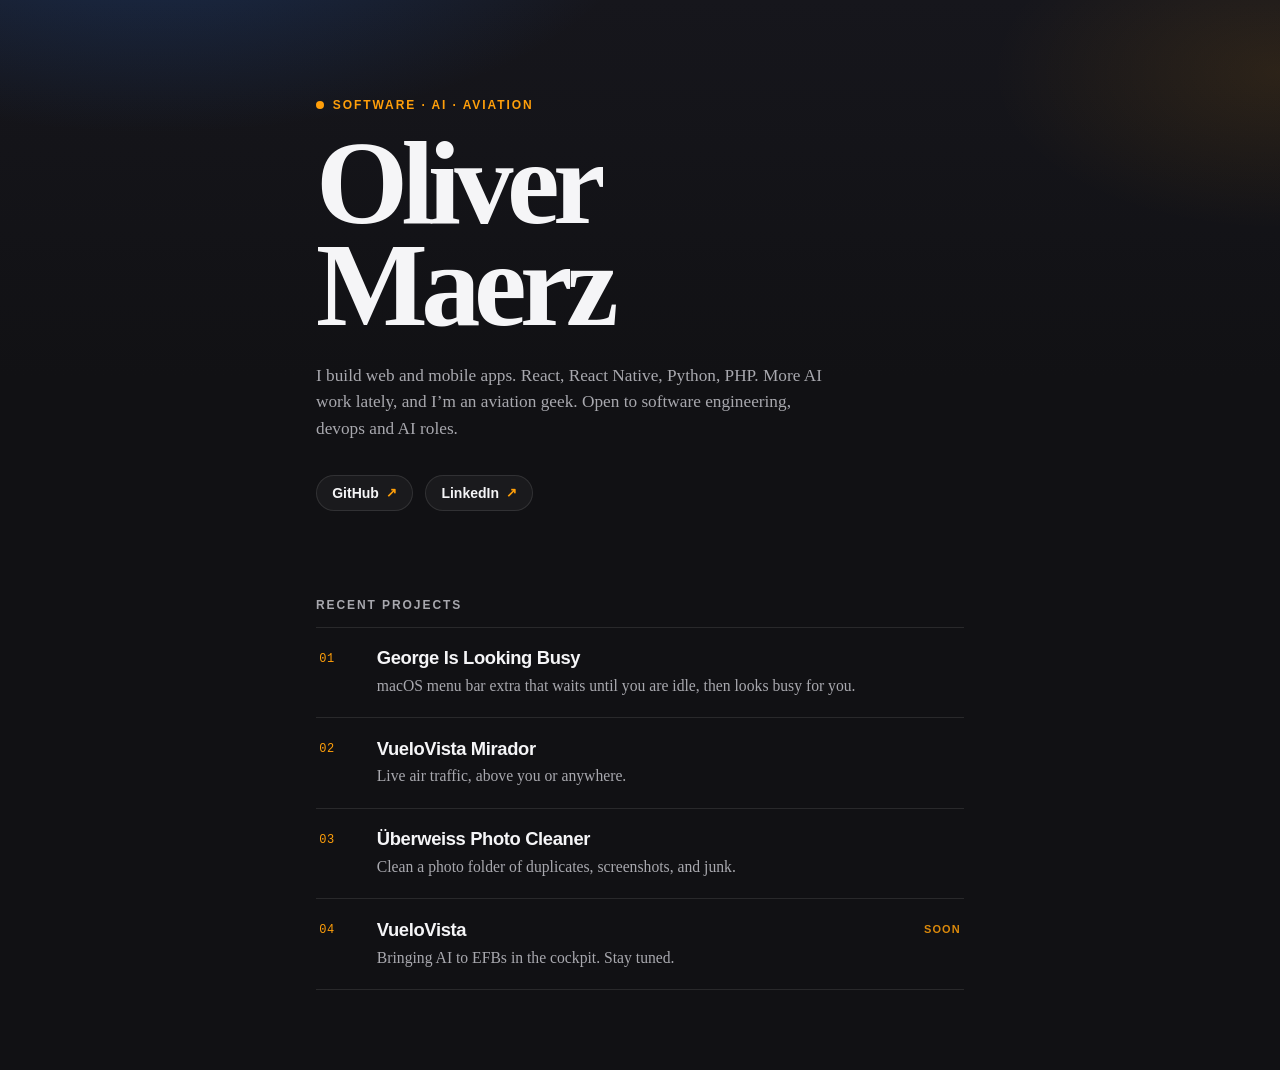
==== index.html @ 6cc94be1 "Replace the Jekyll stub with a personal homepage for olivermaerz.com." ====
<!DOCTYPE html>
<html lang="en">
<head>
  <meta charset="utf-8">
  <meta name="viewport" content="width=device-width, initial-scale=1">
  <title>Oliver Maerz</title>
  <meta name="description" content="Oliver Maerz: software, AI, and aviation. Web and mobile apps, more AI work lately.">
  <link rel="canonical" href="https://olivermaerz.com/">
  <meta property="og:title" content="Oliver Maerz">
  <meta property="og:description" content="Software, AI, and aviation. Web and mobile apps, more AI work lately.">
  <meta property="og:url" content="https://olivermaerz.com/">
  <meta property="og:type" content="profile">
  <link rel="icon" href="data:image/svg+xml,%3Csvg xmlns='http://www.w3.org/2000/svg' viewBox='0 0 32 32'%3E%3Crect width='32' height='32' rx='8' fill='%23111114'/%3E%3Ctext x='16' y='22' text-anchor='middle' font-size='16' font-family='Georgia,serif' fill='%23ff9f0a'%3Eom%3C/text%3E%3C/svg%3E">
  <link rel="stylesheet" href="styles.css">
</head>
<body>
  <div class="grain" aria-hidden="true"></div>
  <div class="glow" aria-hidden="true"></div>

  <main>
    <header class="hero">
      <p class="kicker">
        <span class="pulse" aria-hidden="true"></span>
        Software · AI · Aviation
      </p>
      <h1>
        <span>Oliver</span>
        <span>Maerz</span>
      </h1>
      <p class="lede">
        I build web and mobile apps. React, React Native, Python, PHP.
        More AI work lately, and I’m an aviation geek.
        Open to software engineering, devops and AI roles.
      </p>
      <nav class="links" aria-label="Profiles">
        <a href="https://github.com/olivermaerz">GitHub <span aria-hidden="true">↗</span></a>
        <a href="https://www.linkedin.com/in/olivermaerz/">LinkedIn <span aria-hidden="true">↗</span></a>
      </nav>
    </header>

    <section class="work-section" aria-labelledby="work-heading">
      <h2 id="work-heading">Recent projects</h2>
      <ul class="work">
        <li>
          <a class="work-row" href="https://george.olivermaerz.com/">
            <span class="work-index">01</span>
            <span class="work-copy">
              <strong>George Is Looking Busy</strong>
              <span>macOS menu bar extra that waits until you are idle, then looks busy for you.</span>
            </span>
          </a>
        </li>
        <li>
          <a class="work-row" href="https://github.com/olivermaerz/vuelovista-mirador">
            <span class="work-index">02</span>
            <span class="work-copy">
              <strong>VueloVista Mirador</strong>
              <span>Live air traffic, above you or anywhere.</span>
            </span>
          </a>
        </li>
        <li>
          <a class="work-row" href="https://github.com/olivermaerz/uberweiss-photo-cleaner">
            <span class="work-index">03</span>
            <span class="work-copy">
              <strong>Überweiss Photo Cleaner</strong>
              <span>Clean a photo folder of duplicates, screenshots, and junk.</span>
            </span>
          </a>
        </li>
        <li>
          <div class="work-row soon">
            <span class="work-index">04</span>
            <span class="work-copy">
              <strong>VueloVista</strong>
              <span>Bringing AI to EFBs in the cockpit. Stay tuned.</span>
            </span>
          </div>
        </li>
      </ul>
    </section>
  </main>
</body>
</html>
---- styles.css ----
:root {
  --bg: #111114;
  --ink: #f5f5f7;
  --muted: #a8a8ae;
  --line: rgba(255, 255, 255, 0.1);
  --accent: #ff9f0a;
  --accent-soft: rgba(255, 159, 10, 0.12);
  --blue-glow: rgba(37, 99, 196, 0.32);
  --card: rgba(255, 255, 255, 0.04);
  --sans: "Avenir Next", "Segoe UI", "Helvetica Neue", sans-serif;
  --serif: "Iowan Old Style", "Palatino Linotype", Palatino, Georgia, serif;
  --mono: "SFMono-Regular", ui-monospace, Menlo, Consolas, monospace;
}

* { box-sizing: border-box; }

html, body { min-height: 100%; }

body {
  margin: 0;
  background: var(--bg);
  color: var(--ink);
  font: 18px/1.55 var(--serif);
  -webkit-font-smoothing: antialiased;
  overflow-x: hidden;
}

.grain,
.glow {
  pointer-events: none;
  position: fixed;
  inset: 0;
}

.grain {
  z-index: 0;
  opacity: 0.08;
  mix-blend-mode: overlay;
  background-image: url("data:image/svg+xml,%3Csvg viewBox='0 0 200 200' xmlns='http://www.w3.org/2000/svg'%3E%3Cfilter id='n'%3E%3CfeTurbulence type='fractalNoise' baseFrequency='0.85' numOctaves='4' stitchTiles='stitch'/%3E%3C/filter%3E%3Crect width='100%25' height='100%25' filter='url(%23n)'/%3E%3C/svg%3E");
}

.glow {
  z-index: 0;
  background:
    radial-gradient(ellipse 70% 45% at 12% -10%, var(--blue-glow), transparent 55%),
    radial-gradient(ellipse 45% 35% at 100% 8%, rgba(255, 159, 10, 0.1), transparent 50%),
    linear-gradient(#16161c, var(--bg) 42%);
}

main {
  position: relative;
  z-index: 1;
  max-width: 44rem;
  margin: 0 auto;
  padding: 10vh 28px 80px;
}

.hero { animation: rise 0.8s ease both; }

.kicker {
  display: inline-flex;
  align-items: center;
  gap: 0.55rem;
  margin: 0 0 1.4rem;
  font: 600 12px/1 var(--sans);
  letter-spacing: 0.16em;
  text-transform: uppercase;
  color: var(--accent);
}

.pulse {
  width: 8px;
  height: 8px;
  border-radius: 50%;
  background: var(--accent);
  box-shadow: 0 0 0 0 rgba(255, 159, 10, 0.7);
  animation: ping 2.2s ease-out infinite;
}

h1 {
  margin: 0;
  font-size: clamp(4.2rem, 14vw, 7.4rem);
  line-height: 0.86;
  letter-spacing: -0.055em;
  font-weight: 700;
}

h1 span { display: block; }

.lede {
  max-width: 32rem;
  margin: 1.6rem 0 0;
  color: var(--muted);
  font-size: 1.08rem;
}

.links {
  display: flex;
  flex-wrap: wrap;
  gap: 0.75rem;
  margin: 2rem 0 0;
}

.links a {
  display: inline-flex;
  align-items: center;
  gap: 0.45rem;
  padding: 0.62rem 0.95rem;
  border: 1px solid var(--line);
  border-radius: 999px;
  background: var(--card);
  color: var(--ink);
  font: 600 14px/1 var(--sans);
  text-decoration: none;
  transition: border-color 0.2s ease, background 0.2s ease, color 0.2s ease;
}

.links a span {
  color: var(--accent);
  font-size: 0.95em;
}

.links a:hover,
.links a:focus-visible {
  border-color: var(--accent);
  background: var(--accent-soft);
  color: var(--accent);
}

.work-section {
  margin-top: 5.5rem;
  animation: rise 0.8s ease 0.12s both;
}

h2 {
  margin: 0 0 1rem;
  font: 600 12px/1 var(--sans);
  letter-spacing: 0.16em;
  text-transform: uppercase;
  color: var(--muted);
}

.work {
  list-style: none;
  margin: 0;
  padding: 0;
  border-top: 1px solid var(--line);
}

.work-row {
  display: grid;
  grid-template-columns: 2.6rem 1fr auto;
  gap: 1rem;
  align-items: start;
  padding: 1.2rem 0.2rem;
  border-bottom: 1px solid var(--line);
  color: inherit;
  text-decoration: none;
  transition: background 0.2s ease, padding 0.2s ease;
}

a.work-row::after {
  content: "↗";
  padding-top: 0.15rem;
  color: var(--accent);
  font: 500 1rem/1 var(--sans);
  opacity: 0;
  transform: translate(-4px, 4px);
  transition: opacity 0.2s ease, transform 0.2s ease;
}

a.work-row:hover,
a.work-row:focus-visible {
  background: var(--accent-soft);
  padding-left: 0.7rem;
  padding-right: 0.5rem;
}

a.work-row:hover::after,
a.work-row:focus-visible::after {
  opacity: 1;
  transform: none;
}

.work-row.soon::after {
  content: "Soon";
  padding-top: 0.35rem;
  color: var(--accent);
  font: 600 11px/1 var(--sans);
  letter-spacing: 0.1em;
  text-transform: uppercase;
  opacity: 0.85;
}

.work-index {
  padding-top: 0.35rem;
  font: 500 12px/1 var(--mono);
  letter-spacing: 0.06em;
  color: var(--accent);
}

.work-copy strong {
  display: block;
  font: 650 1.15rem/1.2 var(--sans);
  letter-spacing: -0.02em;
}

.work-copy span {
  display: block;
  margin-top: 0.3rem;
  color: var(--muted);
  font-size: 0.98rem;
}

a:focus-visible {
  outline: 2px solid var(--accent);
  outline-offset: 3px;
}

@media (max-width: 560px) {
  main { padding: 12vh 22px 64px; }
  .lede { font-size: 1rem; }
  .work-row { grid-template-columns: 2rem 1fr; gap: 0.7rem; }
  .work-row.soon::after,
  a.work-row::after { display: none; }
}

@media (prefers-reduced-motion: reduce) {
  .hero,
  .work-section,
  .pulse { animation: none; }
}

@keyframes rise {
  from { opacity: 0; transform: translateY(14px); }
  to { opacity: 1; transform: none; }
}

@keyframes ping {
  0% { box-shadow: 0 0 0 0 rgba(255, 159, 10, 0.55); }
  70% { box-shadow: 0 0 0 10px rgba(255, 159, 10, 0); }
  100% { box-shadow: 0 0 0 0 rgba(255, 159, 10, 0); }
}
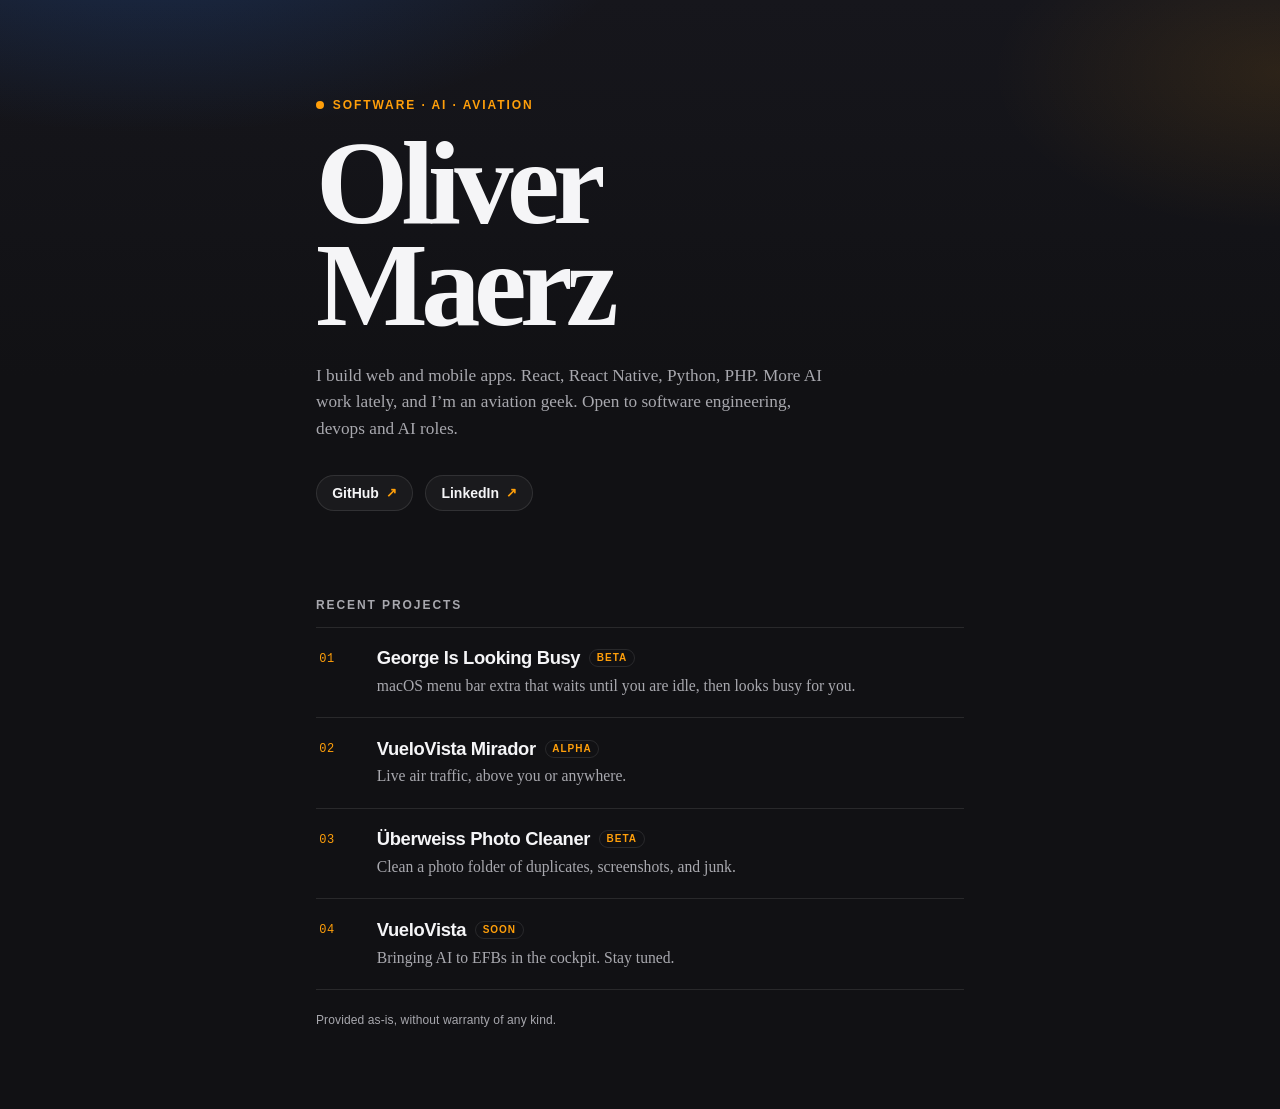
==== commit 653c8dd0: "Update web page wording" ====
--- a/index.html
+++ b/index.html
@@ -11,7 +11,7 @@
   <meta property="og:url" content="https://olivermaerz.com/">
   <meta property="og:type" content="profile">
   <link rel="icon" href="data:image/svg+xml,%3Csvg xmlns='http://www.w3.org/2000/svg' viewBox='0 0 32 32'%3E%3Crect width='32' height='32' rx='8' fill='%23111114'/%3E%3Ctext x='16' y='22' text-anchor='middle' font-size='16' font-family='Georgia,serif' fill='%23ff9f0a'%3Eom%3C/text%3E%3C/svg%3E">
-  <link rel="stylesheet" href="styles.css">
+  <link rel="stylesheet" href="styles.css?v=2">
 </head>
 <body>
   <div class="grain" aria-hidden="true"></div>
@@ -45,7 +45,7 @@
           <a class="work-row" href="https://george.olivermaerz.com/">
             <span class="work-index">01</span>
             <span class="work-copy">
-              <strong>George Is Looking Busy</strong>
+              <strong>George Is Looking Busy <em class="status">Beta</em></strong>
               <span>macOS menu bar extra that waits until you are idle, then looks busy for you.</span>
             </span>
           </a>
@@ -54,7 +54,7 @@
           <a class="work-row" href="https://github.com/olivermaerz/vuelovista-mirador">
             <span class="work-index">02</span>
             <span class="work-copy">
-              <strong>VueloVista Mirador</strong>
+              <strong>VueloVista Mirador <em class="status">Alpha</em></strong>
               <span>Live air traffic, above you or anywhere.</span>
             </span>
           </a>
@@ -63,7 +63,7 @@
           <a class="work-row" href="https://github.com/olivermaerz/uberweiss-photo-cleaner">
             <span class="work-index">03</span>
             <span class="work-copy">
-              <strong>Überweiss Photo Cleaner</strong>
+              <strong>Überweiss Photo Cleaner <em class="status">Beta</em></strong>
               <span>Clean a photo folder of duplicates, screenshots, and junk.</span>
             </span>
           </a>
@@ -72,12 +72,13 @@
           <div class="work-row soon">
             <span class="work-index">04</span>
             <span class="work-copy">
-              <strong>VueloVista</strong>
+              <strong>VueloVista <em class="status">Soon</em></strong>
               <span>Bringing AI to EFBs in the cockpit. Stay tuned.</span>
             </span>
           </div>
         </li>
       </ul>
+      <p class="fineprint">Provided as-is, without warranty of any kind.</p>
     </section>
   </main>
 </body>
--- a/styles.css
+++ b/styles.css
@@ -182,14 +182,24 @@
   transform: none;
 }
 
-.work-row.soon::after {
-  content: "Soon";
-  padding-top: 0.35rem;
-  color: var(--accent);
-  font: 600 11px/1 var(--sans);
+.work-copy strong {
+  display: flex;
+  flex-wrap: wrap;
+  align-items: center;
+  gap: 0.45rem 0.55rem;
+  font: 650 1.15rem/1.2 var(--sans);
+  letter-spacing: -0.02em;
+}
+
+.status {
+  padding: 0.2rem 0.42rem 0.18rem;
+  border: 1px solid var(--line);
+  border-radius: 999px;
+  font: 600 10px/1 var(--sans);
   letter-spacing: 0.1em;
   text-transform: uppercase;
-  opacity: 0.85;
+  font-style: normal;
+  color: var(--accent);
 }
 
 .work-index {
@@ -199,10 +209,11 @@
   color: var(--accent);
 }
 
-.work-copy strong {
-  display: block;
-  font: 650 1.15rem/1.2 var(--sans);
-  letter-spacing: -0.02em;
+.fineprint {
+  margin: 1.35rem 0 0;
+  color: var(--muted);
+  font: 500 12px/1.45 var(--sans);
+  letter-spacing: 0.01em;
 }
 
 .work-copy span {
@@ -221,7 +232,6 @@
   main { padding: 12vh 22px 64px; }
   .lede { font-size: 1rem; }
   .work-row { grid-template-columns: 2rem 1fr; gap: 0.7rem; }
-  .work-row.soon::after,
   a.work-row::after { display: none; }
 }
 
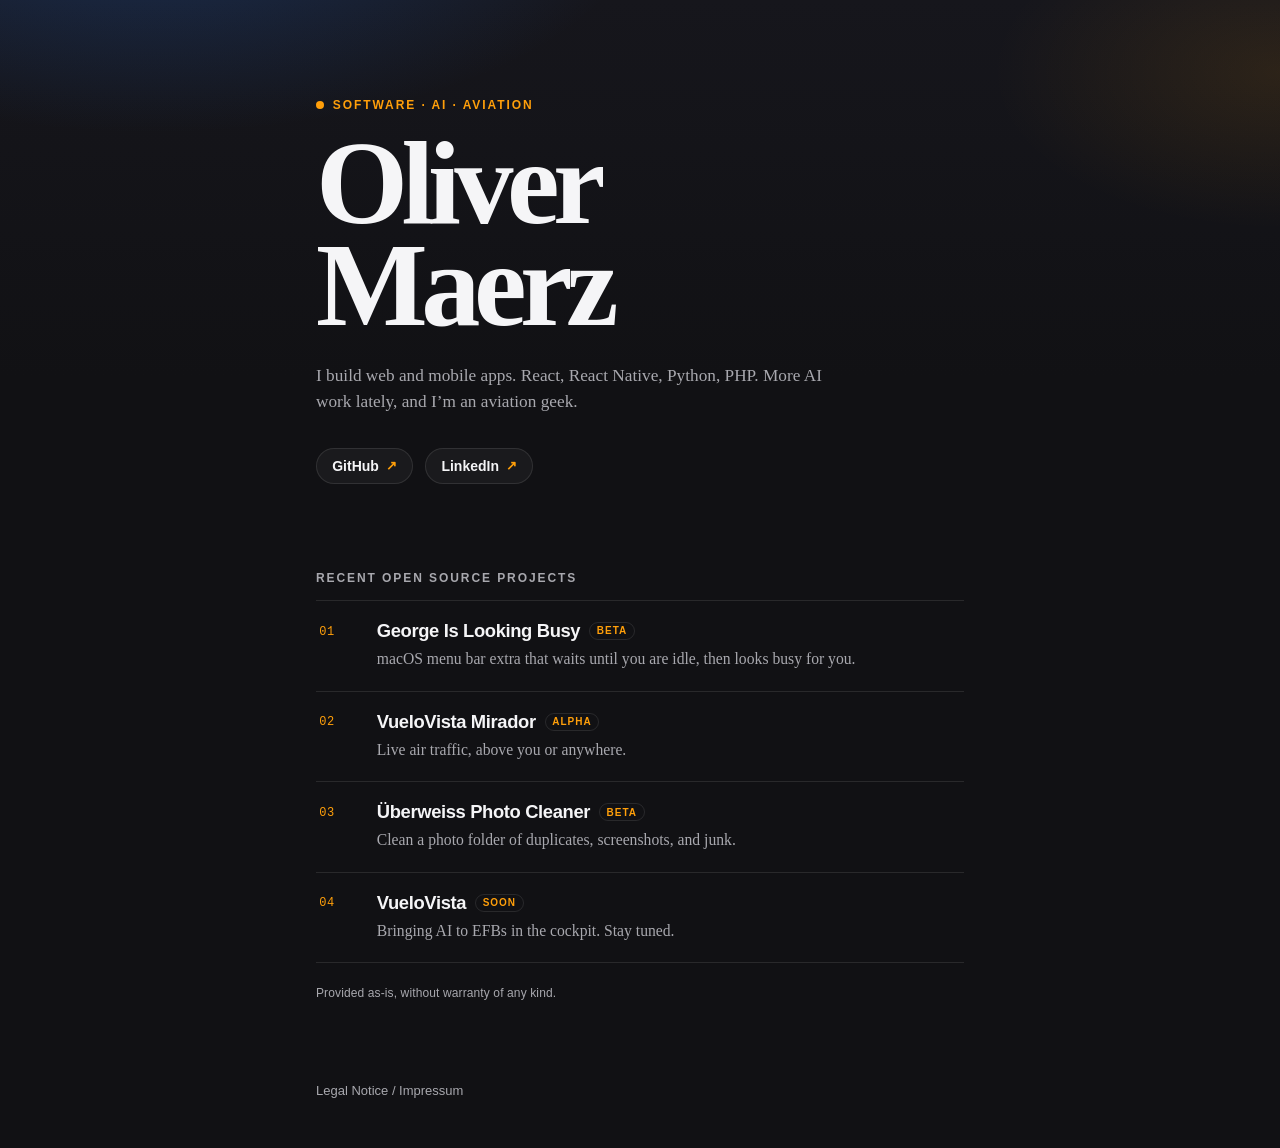
==== commit ab2d9225: "Add imprint" ====
--- a/index.html
+++ b/index.html
@@ -9,7 +9,19 @@
   <meta property="og:title" content="Oliver Maerz">
   <meta property="og:description" content="Software, AI, and aviation. Web and mobile apps, more AI work lately.">
   <meta property="og:url" content="https://olivermaerz.com/">
-  <meta property="og:type" content="profile">
+  <meta property="og:type" content="website">
+  <meta property="og:site_name" content="Oliver Maerz">
+  <meta property="og:locale" content="en_US">
+  <meta property="og:image" content="https://olivermaerz.com/og.png">
+  <meta property="og:image:type" content="image/png">
+  <meta property="og:image:width" content="1200">
+  <meta property="og:image:height" content="630">
+  <meta property="og:image:alt" content="Oliver Maerz — Software · AI · Aviation">
+  <meta name="twitter:card" content="summary_large_image">
+  <meta name="twitter:title" content="Oliver Maerz">
+  <meta name="twitter:description" content="Software, AI, and aviation. Web and mobile apps, more AI work lately.">
+  <meta name="twitter:image" content="https://olivermaerz.com/og.png">
+  <meta name="twitter:image:alt" content="Oliver Maerz — Software · AI · Aviation">
   <link rel="icon" href="data:image/svg+xml,%3Csvg xmlns='http://www.w3.org/2000/svg' viewBox='0 0 32 32'%3E%3Crect width='32' height='32' rx='8' fill='%23111114'/%3E%3Ctext x='16' y='22' text-anchor='middle' font-size='16' font-family='Georgia,serif' fill='%23ff9f0a'%3Eom%3C/text%3E%3C/svg%3E">
   <link rel="stylesheet" href="styles.css?v=2">
 </head>
@@ -30,7 +42,6 @@
       <p class="lede">
         I build web and mobile apps. React, React Native, Python, PHP.
         More AI work lately, and I’m an aviation geek.
-        Open to software engineering, devops and AI roles.
       </p>
       <nav class="links" aria-label="Profiles">
         <a href="https://github.com/olivermaerz">GitHub <span aria-hidden="true">↗</span></a>
@@ -39,7 +50,7 @@
     </header>
 
     <section class="work-section" aria-labelledby="work-heading">
-      <h2 id="work-heading">Recent projects</h2>
+      <h2 id="work-heading">Recent Open Source Projects</h2>
       <ul class="work">
         <li>
           <a class="work-row" href="https://george.olivermaerz.com/">
@@ -81,5 +92,10 @@
       <p class="fineprint">Provided as-is, without warranty of any kind.</p>
     </section>
   </main>
+
+  <footer class="site-footer">
+    <a href="/imprint.html">Legal Notice / Impressum</a>
+  </footer>
 </body>
 </html>
+
--- a/styles.css
+++ b/styles.css
@@ -228,6 +228,96 @@
   outline-offset: 3px;
 }
 
+.site-footer {
+  position: relative;
+  z-index: 1;
+  max-width: 44rem;
+  margin: 0 auto;
+  padding: 0 28px 48px;
+  font: 500 13px/1.4 var(--sans);
+}
+
+.site-footer a {
+  color: var(--muted);
+  text-decoration: none;
+}
+
+.site-footer a:hover,
+.site-footer a:focus-visible {
+  color: var(--accent);
+}
+
+.legal {
+  padding-top: 8vh;
+}
+
+.legal .kicker a {
+  color: inherit;
+  text-decoration: none;
+}
+
+.legal .kicker a:hover,
+.legal .kicker a:focus-visible {
+  color: var(--ink);
+}
+
+.legal-title {
+  margin: 0;
+  font-size: clamp(2.4rem, 8vw, 3.6rem);
+  line-height: 1.05;
+  letter-spacing: -0.04em;
+}
+
+.legal-lede {
+  margin: 0.55rem 0 0;
+  color: var(--accent);
+  font: 600 1.05rem/1.3 var(--sans);
+  letter-spacing: -0.02em;
+}
+
+.legal-sub {
+  margin: 0.7rem 0 0;
+  max-width: 34rem;
+  color: var(--muted);
+  font: 500 13px/1.45 var(--sans);
+}
+
+.legal-sub .sep,
+.legal-block h2 .sep {
+  margin: 0 0.35rem;
+  color: var(--line);
+}
+
+.legal-block {
+  margin-top: 2.4rem;
+  padding-top: 1.4rem;
+  border-top: 1px solid var(--line);
+}
+
+.legal-block h2 {
+  margin: 0 0 0.85rem;
+  text-transform: none;
+  letter-spacing: 0.02em;
+  font: 600 13px/1.35 var(--sans);
+  color: var(--muted);
+}
+
+.legal-block p {
+  margin: 0;
+  color: var(--ink);
+  font: 400 1.05rem/1.55 var(--serif);
+}
+
+.legal-block a {
+  color: var(--accent);
+  text-decoration: none;
+}
+
+.legal-block a:hover,
+.legal-block a:focus-visible {
+  text-decoration: underline;
+}
+
 @media (max-width: 560px) {
   main { padding: 12vh 22px 64px; }
   .lede { font-size: 1rem; }
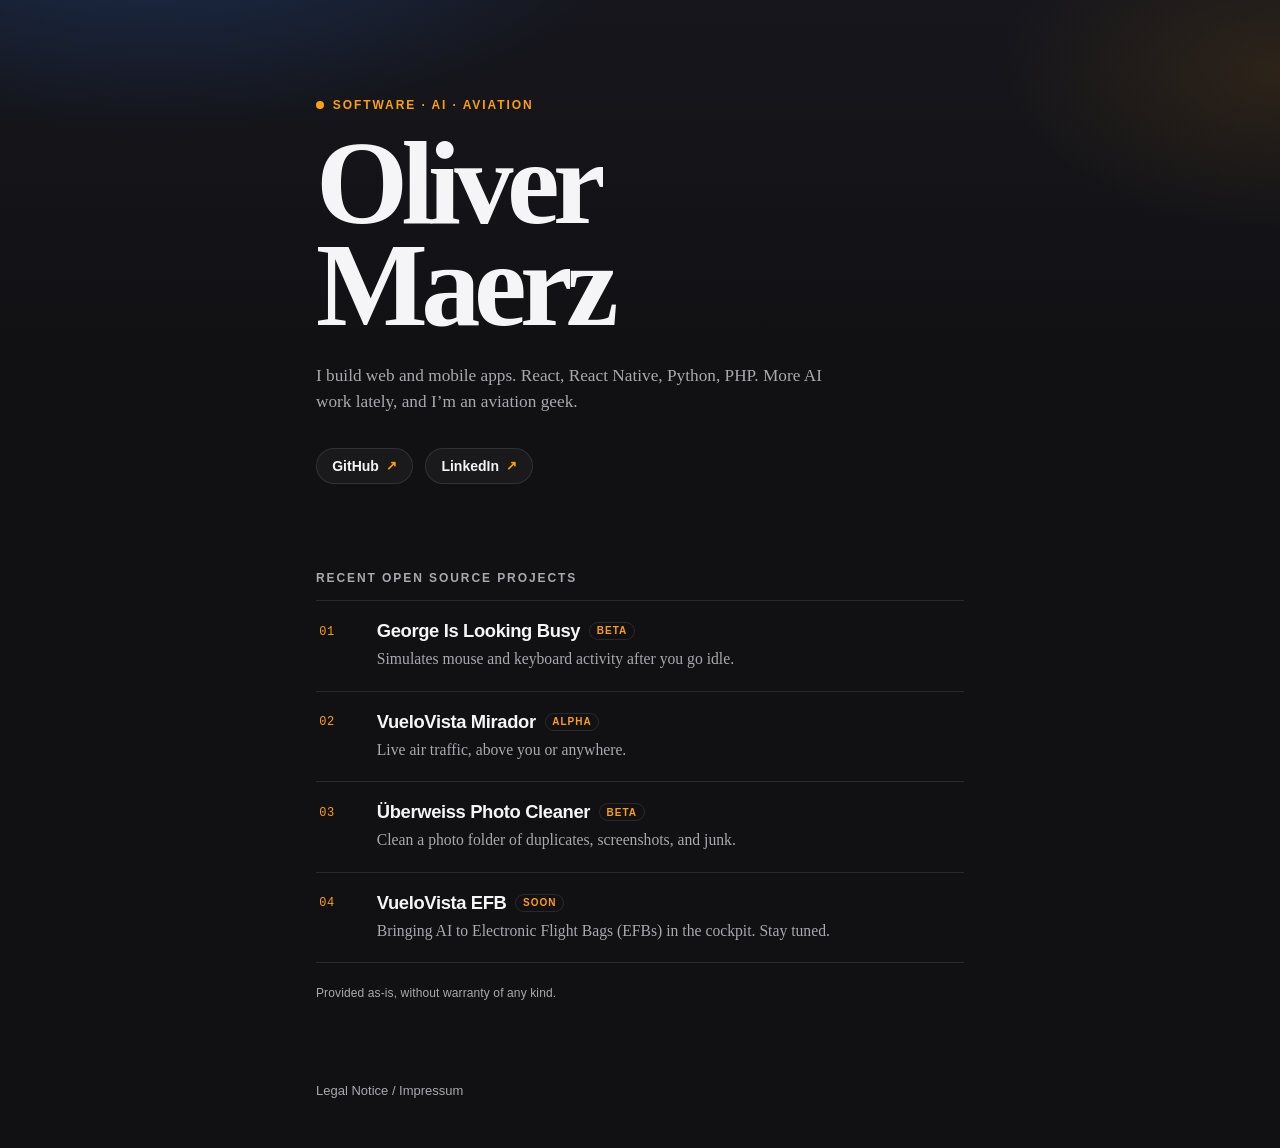
==== commit d0be0b3e: "Update wording" ====
--- a/index.html
+++ b/index.html
@@ -57,7 +57,7 @@
             <span class="work-index">01</span>
             <span class="work-copy">
               <strong>George Is Looking Busy <em class="status">Beta</em></strong>
-              <span>macOS menu bar extra that waits until you are idle, then looks busy for you.</span>
+              <span>Simulates mouse and keyboard activity after you go idle.</span>
             </span>
           </a>
         </li>
@@ -83,8 +83,8 @@
           <div class="work-row soon">
             <span class="work-index">04</span>
             <span class="work-copy">
-              <strong>VueloVista <em class="status">Soon</em></strong>
-              <span>Bringing AI to EFBs in the cockpit. Stay tuned.</span>
+              <strong>VueloVista EFB <em class="status">Soon</em></strong>
+              <span>Bringing AI to Electronic Flight Bags (EFBs) in the cockpit. Stay tuned.</span>
             </span>
           </div>
         </li>
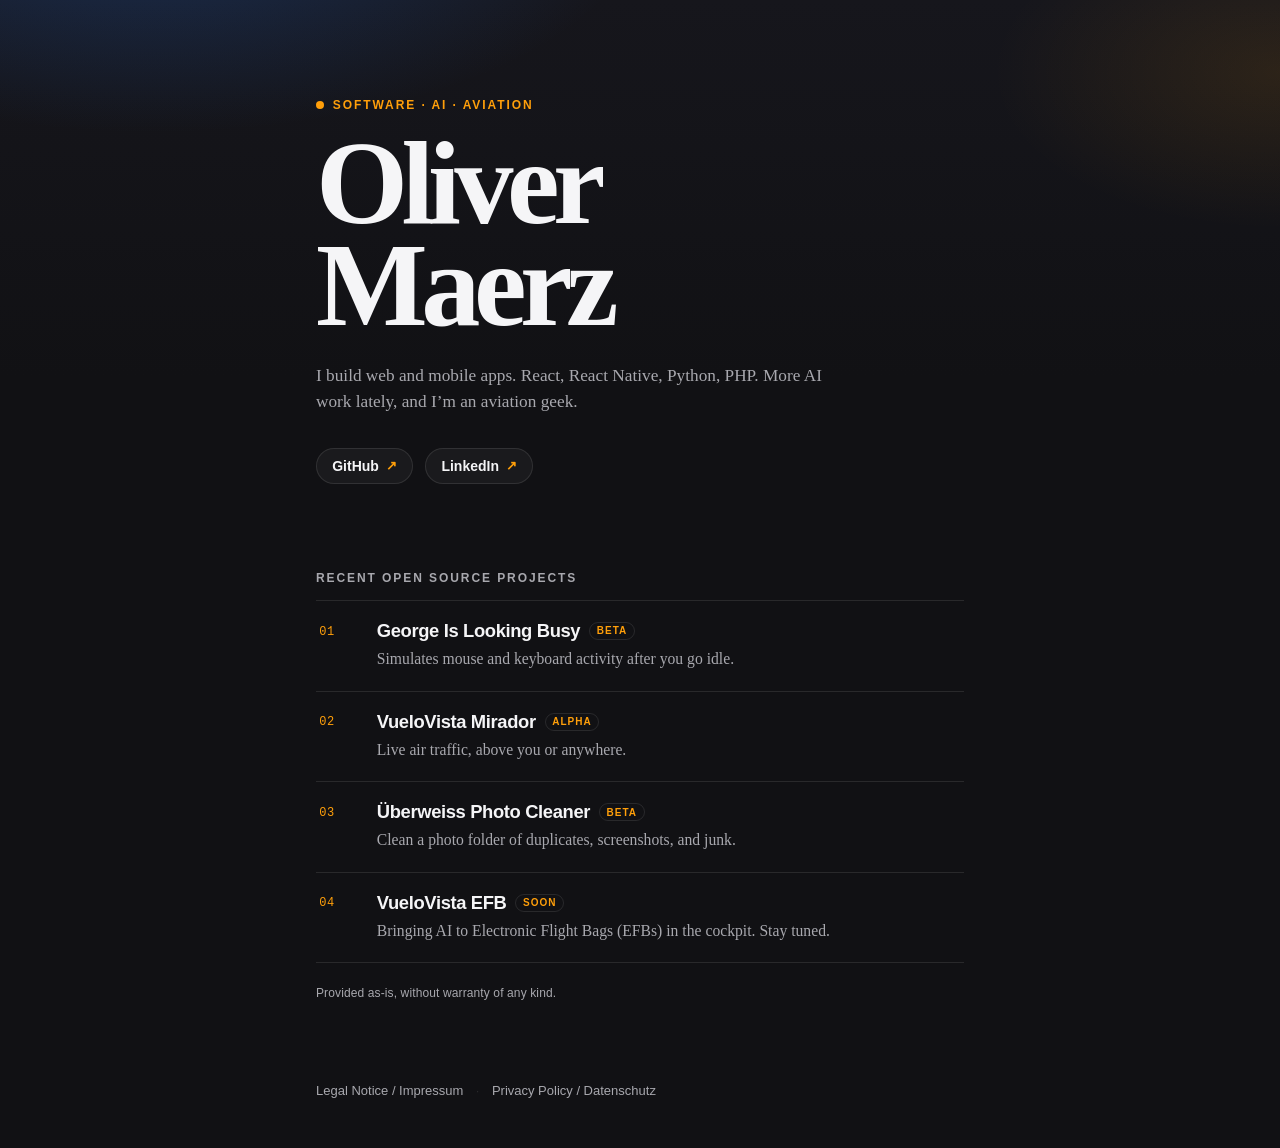
==== commit fcd90002: "Add privacy policy" ====
--- a/index.html
+++ b/index.html
@@ -95,6 +95,8 @@
 
   <footer class="site-footer">
     <a href="/imprint.html">Legal Notice / Impressum</a>
+    <span class="sep" aria-hidden="true">·</span>
+    <a href="/privacy.html">Privacy Policy / Datenschutz</a>
   </footer>
 </body>
 </html>
--- a/styles.css
+++ b/styles.css
@@ -237,6 +237,11 @@
   font: 500 13px/1.4 var(--sans);
 }
 
+.site-footer .sep {
+  margin: 0 0.55rem;
+  color: var(--line);
+}
+
 .site-footer a {
   color: var(--muted);
   text-decoration: none;
@@ -318,6 +323,67 @@
   text-decoration: underline;
 }
 
+.legal-sub a {
+  color: var(--muted);
+  text-decoration: none;
+}
+
+.legal-sub a:hover,
+.legal-sub a:focus-visible {
+  color: var(--accent);
+}
+
+.privacy {
+  padding-bottom: 24px;
+}
+
+.policy {
+  margin-top: 2.8rem;
+}
+
+.policy + .policy {
+  margin-top: 4rem;
+  padding-top: 2rem;
+  border-top: 1px solid var(--line);
+}
+
+.policy-lang {
+  margin: 0 0 0.25rem;
+  font: 600 12px/1 var(--sans);
+  letter-spacing: 0.14em;
+  text-transform: uppercase;
+  color: var(--accent);
+}
+
+.privacy .legal-block h3 {
+  margin: 0 0 0.85rem;
+  font: 650 1.15rem/1.25 var(--sans);
+  letter-spacing: -0.02em;
+  color: var(--ink);
+  text-transform: none;
+}
+
+.privacy .legal-block p + p {
+  margin-top: 0.9rem;
+}
+
+.privacy .legal-block ul {
+  margin: 0.85rem 0 0;
+  padding: 0 0 0 1.15rem;
+  color: var(--ink);
+  font: 400 1.05rem/1.55 var(--serif);
+}
+
+.privacy .legal-block li + li {
+  margin-top: 0.35rem;
+}
+
+.privacy .legal-block strong {
+  font-family: var(--sans);
+  font-weight: 650;
+  font-size: 0.95em;
+}
+
 @media (max-width: 560px) {
   main { padding: 12vh 22px 64px; }
   .lede { font-size: 1rem; }
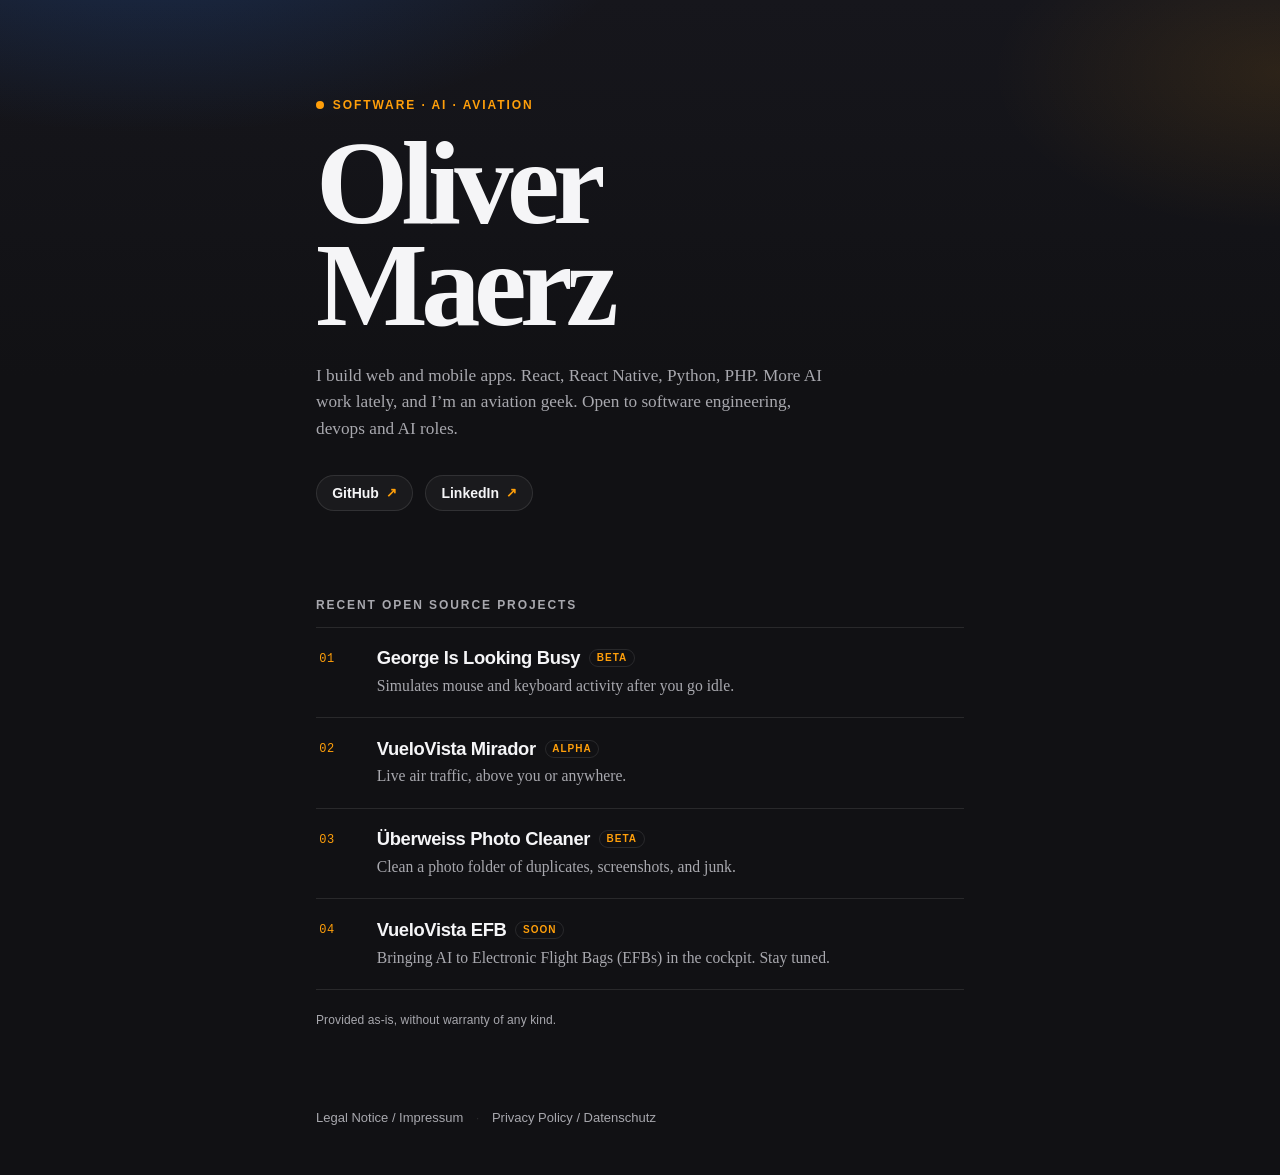
==== commit 527cc625: "Update wording" ====
--- a/index.html
+++ b/index.html
@@ -42,6 +42,7 @@
       <p class="lede">
         I build web and mobile apps. React, React Native, Python, PHP.
         More AI work lately, and I’m an aviation geek.
+        Open to software engineering, devops and AI roles.
       </p>
       <nav class="links" aria-label="Profiles">
         <a href="https://github.com/olivermaerz">GitHub <span aria-hidden="true">↗</span></a>
